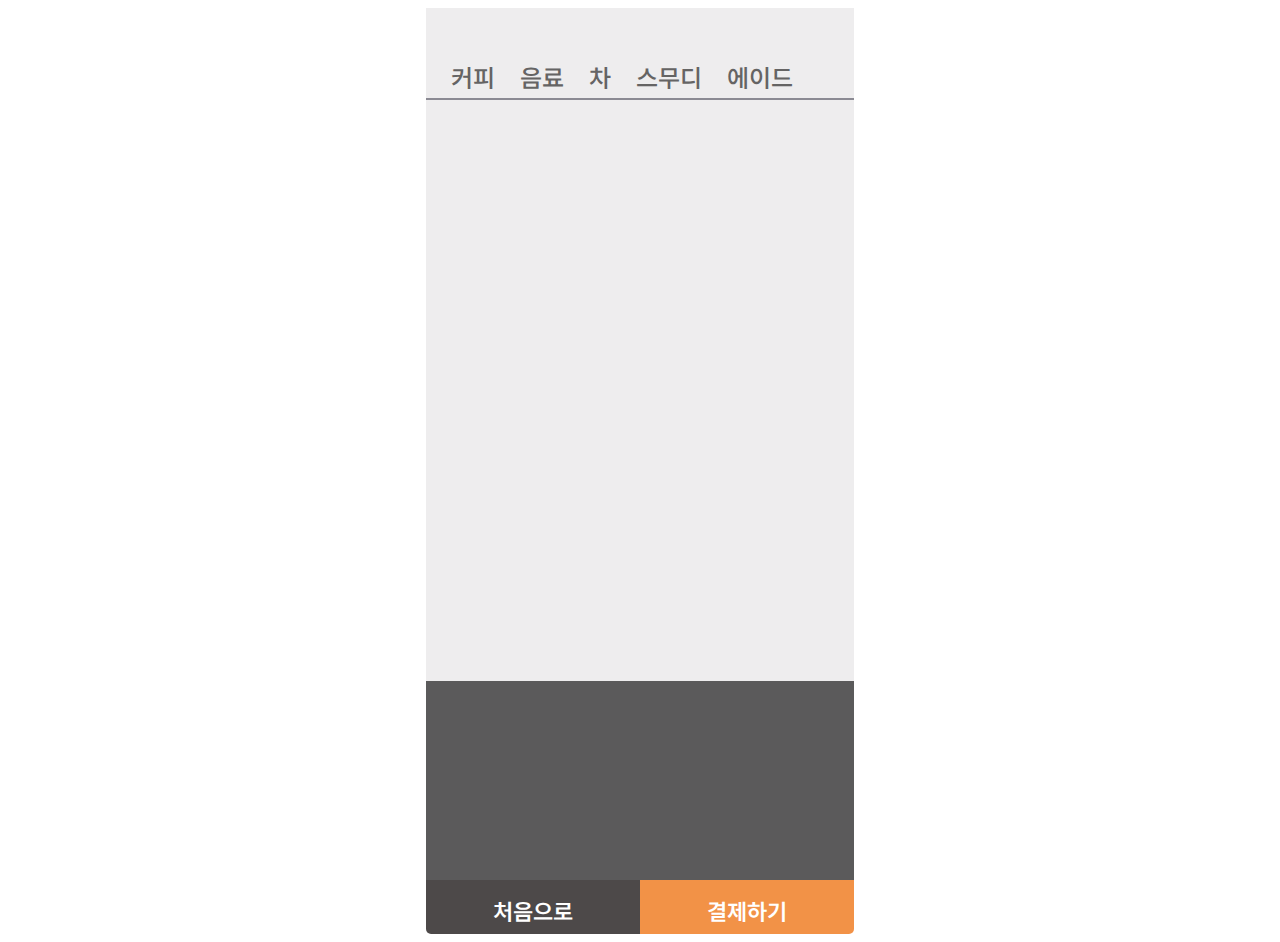
==== order.html @ 68e1c4c4 "현재까지 만든 프론트엔드입니다." ====
<!DOCTYPE html>
<html>
<head>
    <title>Menu Board</title>
    <link rel="stylesheet" href="styles.css">
</head>
<body>
    <div class="full-screen">
        <div class="categories">
            <!--js로 추가됨-->
        </div>

        <div class="categories-hr"></div>

        <div class="menu-items">
            <!--js로 추가됨-->
        </div>

        <div class="basket">
            
        </div>

        <div class="btn-container">
            <div class="back-btn">
                <p>처음으로</p>
            </div>
            <div class="order-btn">
                <p>결제하기</p>
            </div>
        </div>
    </div> <!--full-screen-->
    <script src="script.js"></script>
</body>
</html>
---- styles.css ----
@import url('https://fonts.googleapis.com/css2?family=Noto+Sans+KR&display=swap');

.full-screen {
    font-family: 'Noto Sans KR', sans-serif;
    max-width: 428px;
    max-height: 926px;
    overflow: auto;
    margin: 0 auto;
    display: flex;
    flex-direction: column;
}
.categories-hr {
    position: absolute;
    height: 2px;
    width: 428px;
    background-color: rgb(139, 138, 147); /* 두 번째 구분선 색상 */
    margin-top: 90px;
}
.overlapping-hr {
    position: absolute;
    height: 3px;
    width: 4%;
    background-color: #f00; 
    margin-left: 19px;
    margin-top: 91px;
}

.categories {
    padding-left: 20px; padding-right: 3px; padding-bottom: 1px;
    display: flex;
    align-items: flex-end;
    flex-direction: row;
    background-color: #a8a4a732;
    height: 100px  /* 컨테이너 크기 (백그라운드 색깔범위) */
}
.categories h1{
    margin: 5px; margin-right: 20px;
    white-space: nowrap;/*글자커도 다음줄로 안넘어가게*/

    font-size: 10px;
    color: #656464;
    font-family: 'Noto Sans KR', sans-serif;
    font-size: 24px;
    font-style: normal;
    font-weight: 500;
    line-height: normal;
}

.menu-items {
    display: grid;
    grid-template-columns: 1fr 1fr;
    background-color: #a8a4a732;
    height: 636px;
    overflow-y: auto;
    
}

/*메뉴 상자*/
.image-container {
    position: relative;
    flex-shrink: 0;  
}

.image-container > img:first-child { /*안그러면 모두 영향받음*/
    width: 169px;
    height: 169px;
    margin-left: 22px;
    margin-top: 30px;
}

.overlay {
    position: absolute;
    top: 0;
    left: 0;
    width: 100%;
    height: 100%;
    
    color: #fff;
    display: flex;
    flex-direction: column;
    justify-content: center;
    align-items: center;
}

.overlaymenu{
    position: relative;
    top: 0;
    left: 0;
    width: 100%;
    height: 100%;
    color: #fff;
    display: flex;
    justify-content: center;
    align-items: center;
}

.zoom-in-image {
    position: absolute;
    top: 40px;
    left: 30px;
    width: 24px;
    height: 24px;
    z-index: 1;
}

.menu-image {
    width: 144px;
    height: 144px;
    object-fit: cover;
}




.overlayinfo{ /*이름,가격이 row로 정렬되게*/
    position: absolute;
    top: 0;
    left: 0;
    width: 100%;
    height: 100%;
    color: #fff;
    display: flex;
    flex-direction: row;
    justify-content: center;
    align-items: center;
    margin-top:85px;
}
.overlayinfo p {
    margin: 5px 0;
    color: #3B2C2C;
    font-family: 'Noto Sans KR', sans-serif;
    font-size: 16.5px;
    font-style: normal;
    font-weight: 500;
    line-height: normal;
}


.basket{
    width: 428px;
    height: 199px;
    flex-shrink: 0;
    background: #5b5a5b;
}
.btn-container{
    display:flex;
    flex-direction: row;
}
.back-btn{
    width: 214px;
    height: 54px;
    flex-shrink: 0;
    border-radius: 0px 0px 0px 5px;
    background: #4D4949;
    
}
.back-btn p{
    color: #FFF;
    
    font-family: 'Noto Sans KR', sans-serif;
    font-size: 22px;
    font-style: normal;
    font-weight: 600;
    line-height: normal;
    margin-left: 67px;
    margin-top: 14px;
}
.order-btn{
    width: 214px;
    height: 54px;
    flex-shrink: 0;
    border-radius: 0px 0px 5px 0px;
    background: #F29247;
}
.order-btn p{
    color: #FFF;
   
    font-family: 'Noto Sans KR', sans-serif;
    font-size: 22px;
    font-style: normal;
    font-weight: 600;
    line-height: normal;
    margin-left: 67px;
    margin-top: 14px;
}
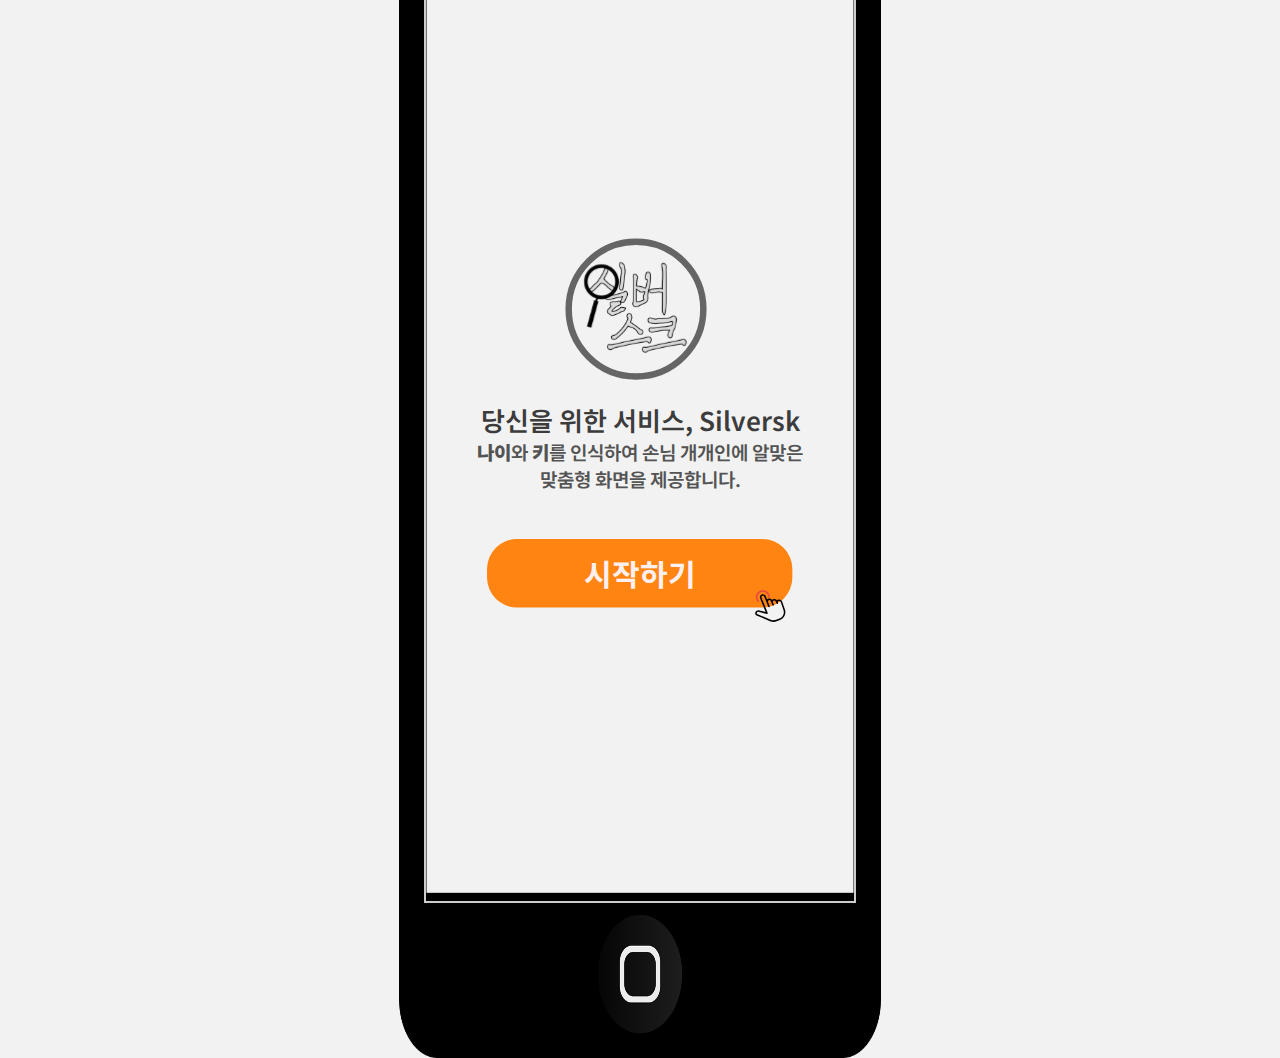
==== commit 8ffef617: "Test(미완성230816) 프론트앤드 최종" ====
--- a/order.html
+++ b/order.html
@@ -1,34 +1,45 @@
 <!DOCTYPE html>
-<html>
+<html lang="en">
 <head>
-    <title>Menu Board</title>
-    <link rel="stylesheet" href="styles.css">
+    <style>
+        body {
+            display: flex;
+            justify-content: center;
+            align-items: center;
+            height: 100vh;
+            background-color: #f2f2f2;
+        }
+
+        .kiosk {
+            position: relative;
+            width: 482px;
+            height: 1200px;
+        }
+
+        .kiosk-image {
+            position: absolute;
+            width: 100%;
+            height: 100%;
+            z-index: 1;
+        }
+
+        .kiosk-screen {
+            position: absolute;
+            top: 105px;  /* Adjust these values to fit the iframe into the smartphone screen */
+            left: 16px;
+            width: 450px;
+            height: 950px;
+            z-index: 2;
+        }
+
+    </style>
 </head>
 <body>
-    <div class="full-screen">
-        <div class="categories">
-            <!--js로 추가됨-->
-        </div>
 
-        <div class="categories-hr"></div>
+<div class="kiosk">
+    <img src="src/kiosk.png" alt="kiosk Image" class="kiosk-image">
+    <iframe src="intro.html" frameborder="0" class="kiosk-screen"></iframe>
+</div>
 
-        <div class="menu-items">
-            <!--js로 추가됨-->
-        </div>
-
-        <div class="basket">
-            
-        </div>
-
-        <div class="btn-container">
-            <div class="back-btn">
-                <p>처음으로</p>
-            </div>
-            <div class="order-btn">
-                <p>결제하기</p>
-            </div>
-        </div>
-    </div> <!--full-screen-->
-    <script src="script.js"></script>
 </body>
 </html>
